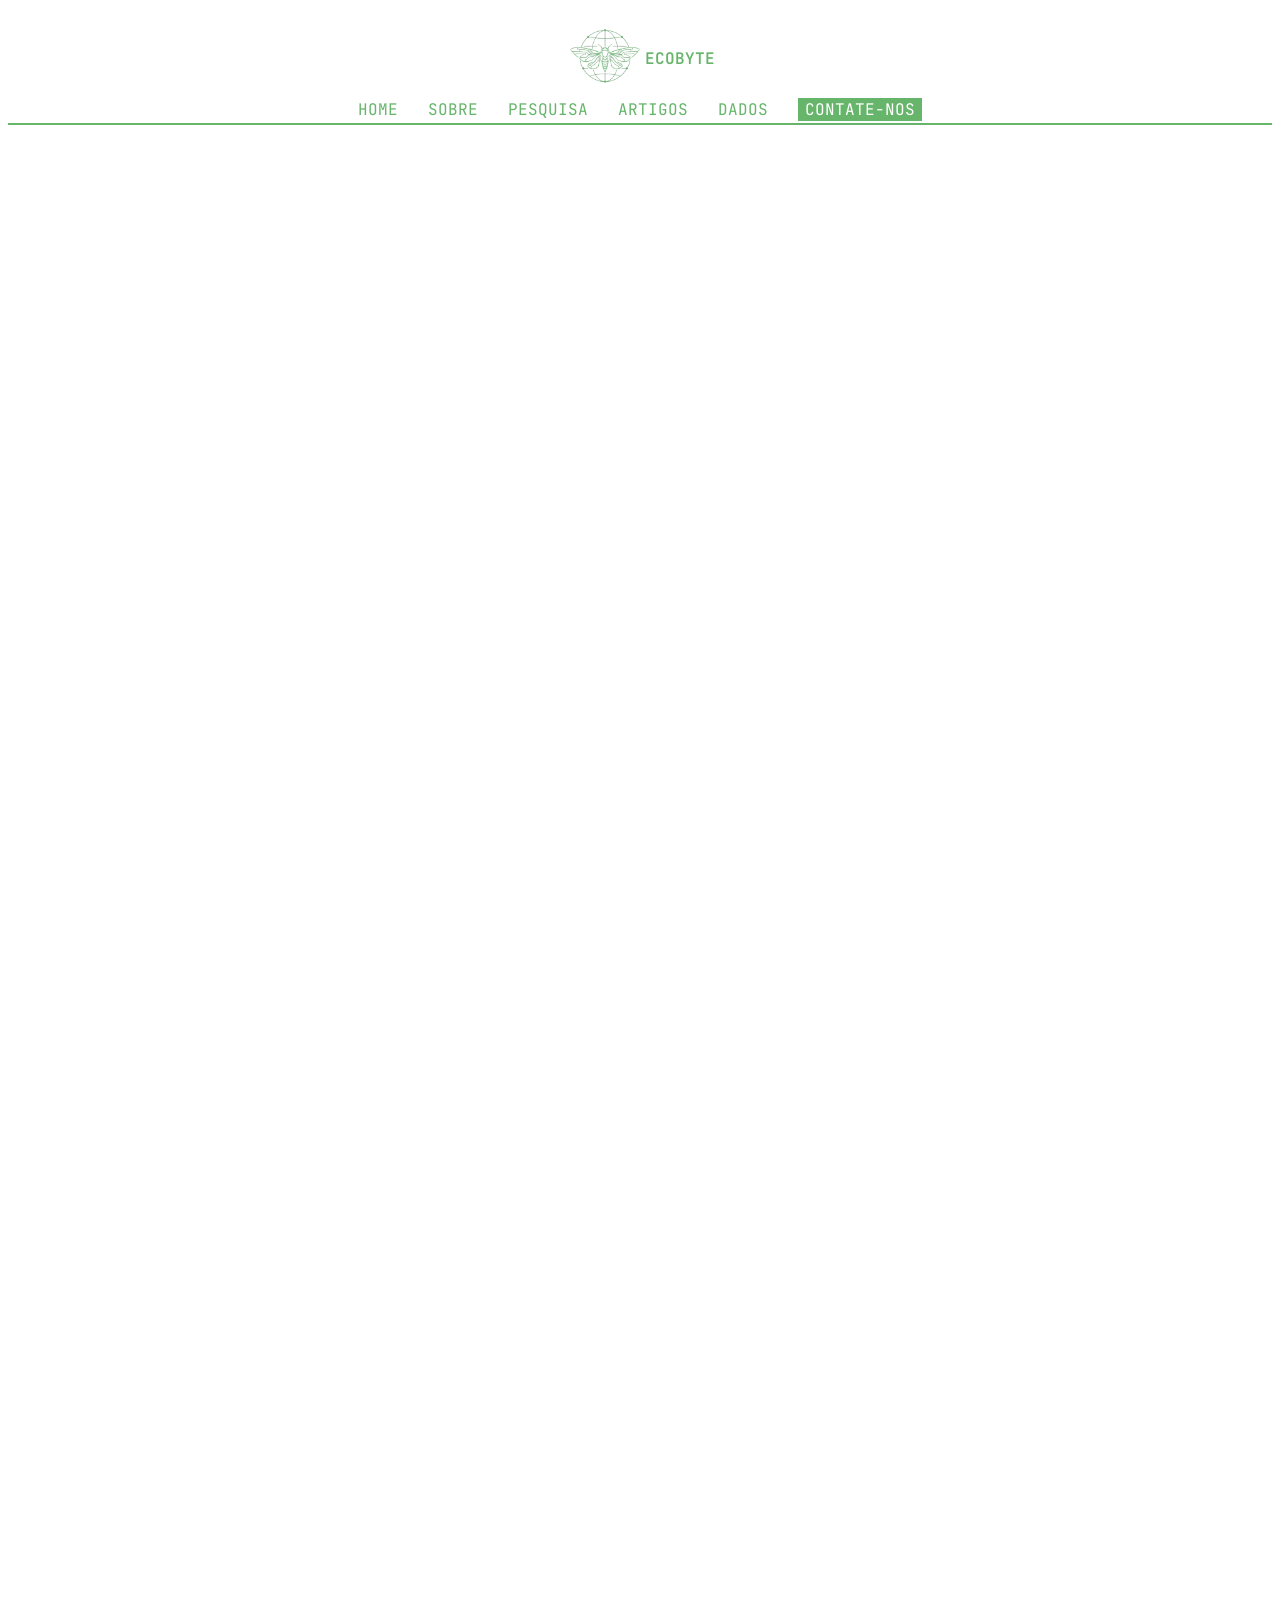
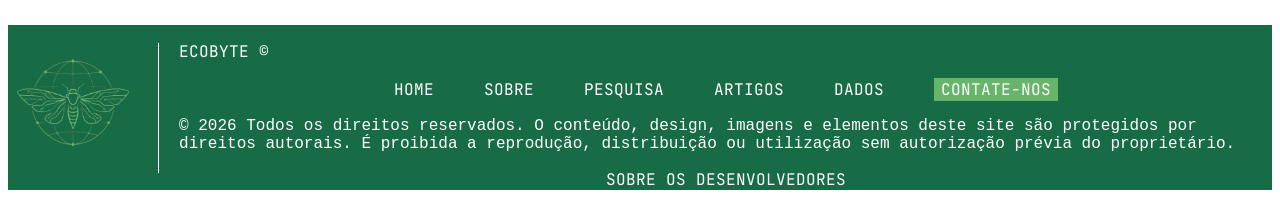
==== artigo.html @ cc00e9c9 "1.2.1" ====
<!DOCTYPE html>
<html lang="pt-br">
<head>
    <meta charset="UTF-8">
    <meta name="viewport" content="width=device-width, initial-scale=1.0">
    <title>EcoByte</title>
    <!-- LOGOTIPO -->
    <link rel="icon" type="image/png" href="img/favicon_io/favicon-32x32.png">
    <!-- CSS -->
    <link rel="stylesheet" href="css/style.css">
    <!-- FONTE -->
    <link rel="preconnect" href="https://fonts.googleapis.com">
    <link rel="preconnect" href="https://fonts.gstatic.com" crossorigin>
    <link href="https://fonts.googleapis.com/css2?family=JetBrains+Mono:ital,wght@0,100..800;1,100..800&display=swap" rel="stylesheet">
    <!-- JS -->
    <script src="JS/cabecalho.js" defer></script>
</head>
<body>
    <!-- TAGS SEMANTICAS -->
    <header>
        <nav>
           <!-- cabeçalho -->
            <div class="cabeca">
                <div class="icone"><img src="img/favicon_io/android-chrome-512x512.png" alt="Logo do Site EcoByte" class="logotipo"><p>ECOBYTE</p></div>
                <div class="secao">
                    <a href="index.html">HOME</a>
                    <a href="sobre.html">SOBRE</a>
                    <a href="pesquisa.html">PESQUISA</a>
                    <a href="artigo.html">ARTIGOS</a>
                    <a href="dados.html">DADOS</a>
                    <a href="contato.html" class="contato">CONTATE-NOS</a>
                </div>
            </div>
        </nav>
        
    </header>
    <div class="espaco-cabecalho"></div>
    <main>
        
    </main>

    <footer>
        <div class="logodefooter"><img src="img/favicon_io/android-chrome-192x192.png" alt="Logo Oficial do Site"></div>
        <div class="barra"></div>
        <div class="footer-content">
            <p class="slogan">ECOBYTE &copy;</p>
            <div class="secao-footer">
                <a href="index.html">HOME</a>
                <a href="sobre.html">SOBRE</a>
                <a href="pesquisa.html">PESQUISA</a>
                <a href="artigo.html">ARTIGOS</a>
                <a href="dados.html">DADOS</a>
                <a href="contato.html" class="contato">CONTATE-NOS</a>
            </div>
            <p class="aviso">© 2026 Todos os direitos reservados. O conteúdo, design, imagens e elementos deste site são protegidos por direitos autorais. É proibida a reprodução, distribuição ou utilização sem autorização prévia do proprietário.</p>
            <div class="saiba-mais"><a href="sobre.html">SOBRE OS DESENVOLVEDORES</a></div>
        </div>
    </footer>
</body>
</html>
---- css/style.css ----
/* =================================================== 
STYLE.CSS — [PenteFino] — [Fake News & Desinformação] 
Grupo: [
        Cauan Victor Andrade Cavalcanti
        Miguel Godke Silva
        Enzo Oliveira Ricci
        Ruan Ribeiro Prospero
        Enzo Novais Silva
] 
Data: [27/06/2026] 
=================================================== */ 

/* === 1. VARIAVEIS GLOBAIS (TOKENS DE DESIGN) === */ 
:root { 
    /* Criadas ao longo do Caminho */

    /* Cores */
        --cor-matriz: #66b56b;
        --cor-matriz-escura: #176B45; 
        --cor-secundaria: #FFFFFF;
        --cor-terciaria: #0B0F0D;
        --cor-linkefonte: #59665E;
        --cor-alerta: #d99611;
}
/* === 2. RESET E BASE === */ 

* {box-sizing: border-box;}
html { font-size: 1rem; } 

main {
    min-height: 1500px;
}

/* === 3. TIPOGRAFIA === */ 

:root {
    --font-title: 'JetBrains Mono', monospace;
    --font-body: "Inter", sans-serif;
    --font-data: "IBM Plex Mono", monospace;
    --font-source: "Source Sans 3", sans-serif;
}

/* == 3.1 ADCIONANDO A TIPOGRAFIA NAS TAGS */

a {
    text-decoration: none;
    color: var(--cor-matriz);
    font-family: var(--font-title);
    cursor: pointer;
    transition: 0.3s;
}

a:hover {
    color: var(--cor-linkefonte);
    font-weight: bold;
    transform: scale(1.08);
}


/* === 4. COMPONENTES REUTILIZAVEIS === */ 

/* === 5. CABECALHO E NAVEGACAO === */ 
.icone {
    display: flex;
    justify-content: center;
    align-items: center;
}
.icone p {
    font-family: var(--font-title);
    color: var(--cor-matriz);
    font-weight: 600;
}
.secao {
    display: flex;
    gap: 30px;
    justify-content: center;
    align-items: center;
    transition: gap 0.4s ease;
}


.cabeca {
    display: flex;
    flex-direction: column;
    border-bottom: 2px solid var(--cor-matriz);
    padding: 10px 0;
    padding-bottom: 2px;
    position: sticky;
    top: 0;
    z-index: 1000;
    background-color: var(--cor-secundaria);
    transition: all 0.4s ease;
}
.logotipo {
    transition: 0.3s;
    max-width: 80px;
}
.logotipo:hover {
    
    transform: scale(1.1);
}
.contato {
    background-color: var(--cor-matriz);
    color: var(--cor-secundaria);
    padding: 1px;
    padding-left: 7px;
    padding-right: 7px;
}
.espaco-cabecalho {
    height: 0;
}

/* ESTADO DE ROLAGEM */

.cabeca.rolagem {
    position: fixed;
    top: 0;
    left: 0;
    width: 100%;

    background-color: var(--cor-matriz-escura);
    border-bottom: 2px solid var(--cor-matriz-escura);

    padding: 12px 0;
}

/* ESCONDE A LOGO */

.cabeca.rolagem .icone {
    display: none;
}

/* LINKS NO ESTADO DE ROLAGEM */

.cabeca.rolagem .secao {
    gap: 60px;
}

.cabeca.rolagem .secao a {
    color: white;
}

.cabeca.rolagem .secao a:hover {
    color: var(--cor-secundaria);
}

/* === 5.1 ... === */ 



/* === 6 FOOTER === */ 

footer {
    background-color: var(--cor-matriz-escura);
    display: flex;
    flex-direction: row;
    max-height: 170px;
    overflow: hidden;
    width: 100%;
    align-items: center;
    justify-content: left;
}
footer img {
    width: 150px;
    padding-right: 20px;
}
.barra {
    background-color: var(--cor-secundaria);
    height: 130px;
    width: 2px;
    margin-right: 20px;
}
.footer-content {
    display: flex;
    flex-direction: column;
}
.slogan {
    color: var(--cor-secundaria);
    font-family: var(--font-title);
}
.secao-footer {
    display: flex;
    flex-direction: row;
    gap: 50px;
    align-items: center;
    justify-content: center;
}
.secao-footer a {
    color: var(--cor-secundaria);
}
.aviso {
    color: var(--cor-secundaria);
    font-family: var(--font-data);
    font-weight: 100;
}
.saiba-mais {
    display: flex;
    align-items: center;
    justify-content: center;
}
.saiba-mais a {
    color: white;
    
}
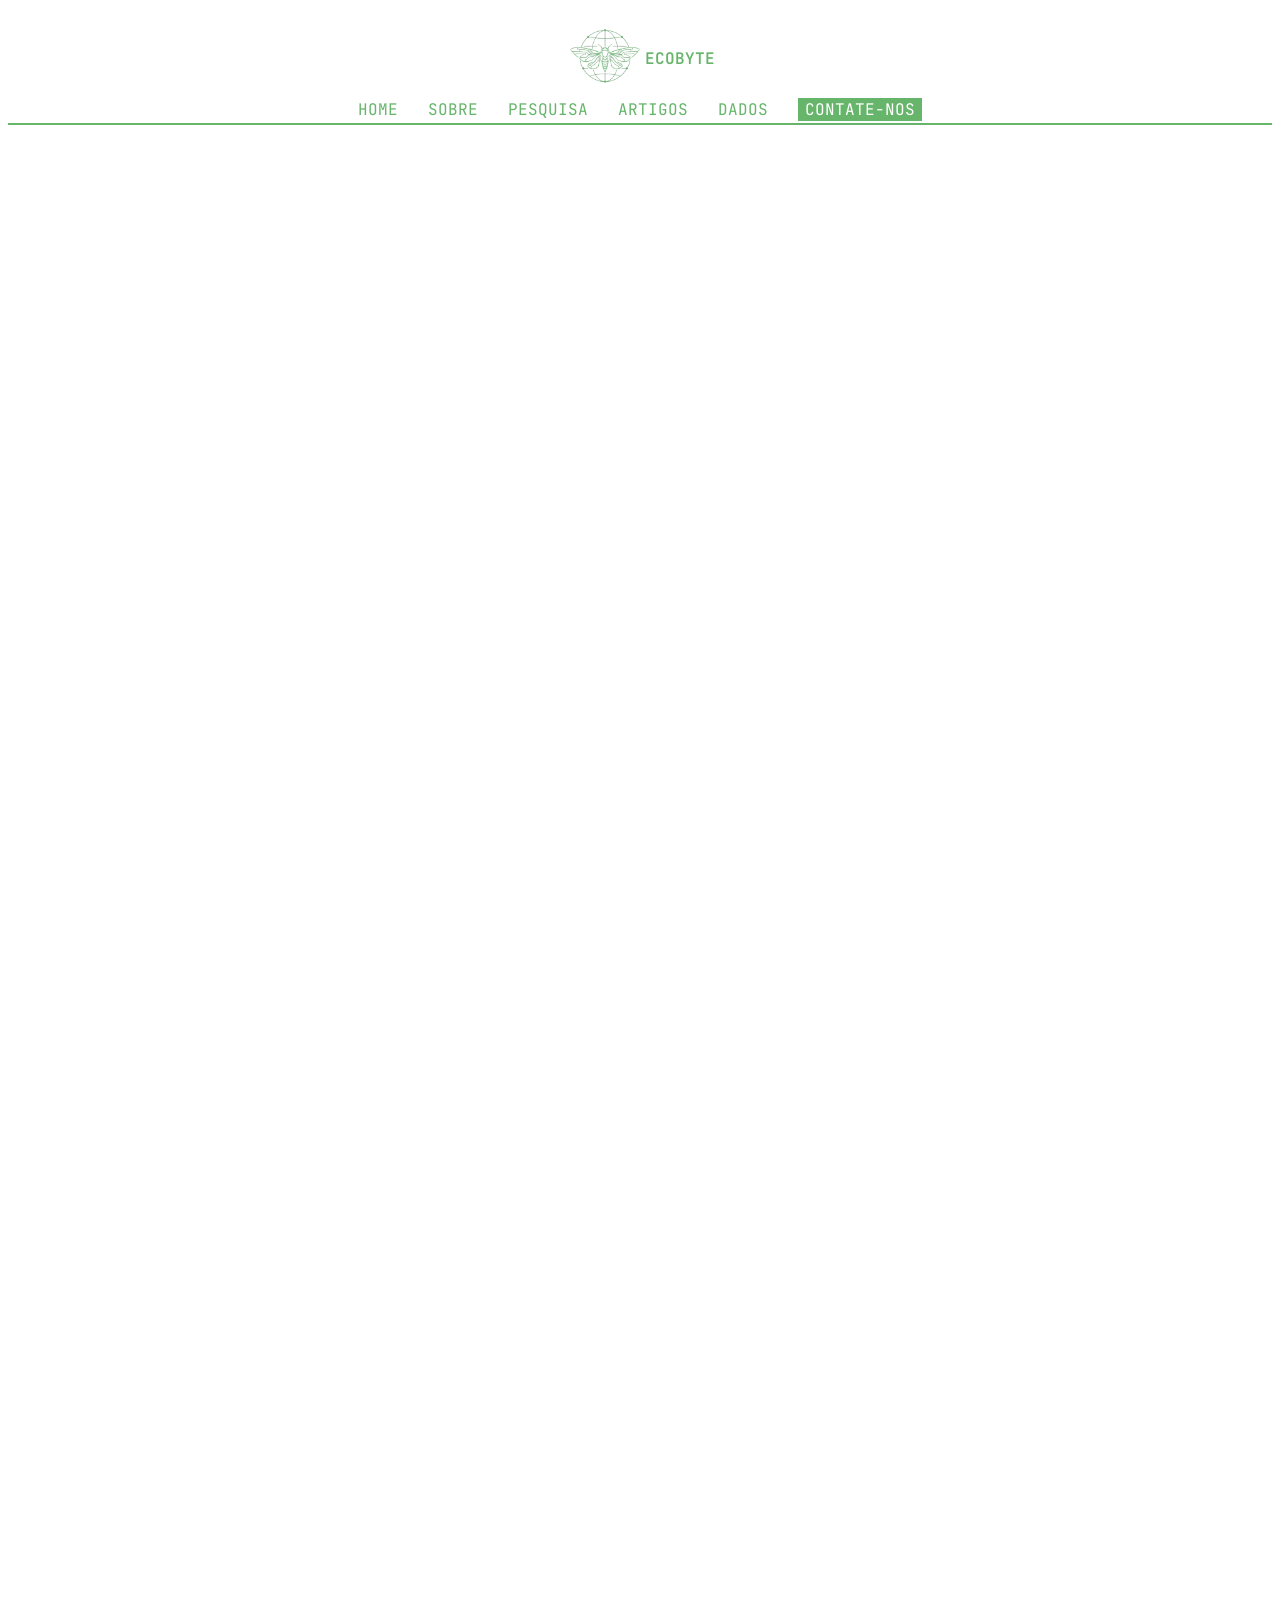
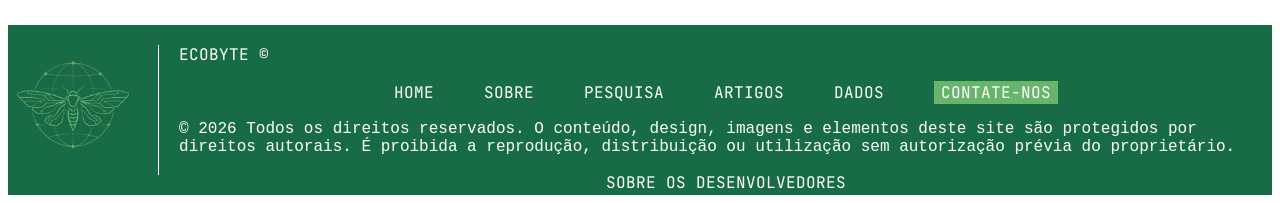
==== commit b42031ff: "1.4" ====
--- a/artigo.html
+++ b/artigo.html
@@ -53,7 +53,9 @@
                 <a href="contato.html" class="contato">CONTATE-NOS</a>
             </div>
             <p class="aviso">© 2026 Todos os direitos reservados. O conteúdo, design, imagens e elementos deste site são protegidos por direitos autorais. É proibida a reprodução, distribuição ou utilização sem autorização prévia do proprietário.</p>
-            <div class="saiba-mais"><a href="sobre.html">SOBRE OS DESENVOLVEDORES</a></div>
+            <div class="credit-mais"><a href="sobre.html">SOBRE OS DESENVOLVEDORES</a></div>
+
+            
         </div>
     </footer>
 </body>
--- a/css/style.css
+++ b/css/style.css
@@ -37,7 +37,7 @@
 
 :root {
     --font-title: 'JetBrains Mono', monospace;
-    --font-body: "Inter", sans-serif;
+    --font-body: 'Geist Sans', 'Inter', sans-serif;
     --font-data: "IBM Plex Mono", monospace;
     --font-source: "Source Sans 3", sans-serif;
 }
@@ -58,8 +58,73 @@
     transform: scale(1.08);
 }
 
+h1, h2, h3, h4, h5, h6 {
+    color: var(--cor-matriz);
+    font-family: var(--font-title);
+}
+p {
+    color: var(--cor-terciaria);
+    font-family: var(--font-body);
+}
+
 
 /* === 4. COMPONENTES REUTILIZAVEIS === */ 
+
+.fontes {
+    padding: 10px;
+    color: var(--cor-matriz-escura);
+    font-family: var(--font-source);
+}
+
+.saiba-mais {
+    background-color: var(--cor-matriz);
+    color: var(--cor-secundaria);
+    padding: 15px;
+    border-radius: 15px;
+    transition: 0.3s;
+}
+.saiba-mais:hover {
+    background-color: var(--cor-alerta);
+    color: var(--cor-secundaria);
+}
+
+.pergunta-central {
+    font-size: 2rem;
+    font-weight: 500;
+    display: block;
+    padding-left: 20px;
+    padding-bottom: 20px;
+}
+.resposta-central {
+    border: 1px solid var(--cor-matriz);
+    border-radius: 15px;
+    display: flex;
+    flex-direction: row;
+    overflow: hidden;
+    transition: 0.3s;
+
+    /* sinta a aura */
+    box-shadow: 0 4px 6px rgba(0, 0, 0, 0.05);
+    transition: transform 0.3s cubic-bezier(0.25, 0.8, 0.25, 1), 
+                box-shadow 0.3s ease, 
+                filter 0.3s ease;
+}
+.resposta-central:hover {
+    transform: scale(1.05);
+    transform: scale(1.03); 
+    box-shadow: 0 12px 24px rgba(0, 0, 0, 0.15); 
+    filter: brightness(1.02); 
+}
+.paragrafo-daresposta {
+    padding: 20px;
+    font-size: 1.2em;
+    font-weight: 200;
+}
+.img-respostacentral {
+    height: 200px;
+    padding: 10px;
+}
+
 
 /* === 5. CABECALHO E NAVEGACAO === */ 
 .icone {
@@ -96,6 +161,7 @@
 .logotipo {
     transition: 0.3s;
     max-width: 80px;
+    cursor:pointer;
 }
 .logotipo:hover {
     
@@ -146,8 +212,6 @@
     color: var(--cor-secundaria);
 }
 
-/* === 5.1 ... === */ 
-
 
 
 /* === 6 FOOTER === */ 
@@ -156,7 +220,7 @@
     background-color: var(--cor-matriz-escura);
     display: flex;
     flex-direction: row;
-    max-height: 170px;
+    min-height: 170px;
     overflow: hidden;
     width: 100%;
     align-items: center;
@@ -195,12 +259,157 @@
     font-family: var(--font-data);
     font-weight: 100;
 }
-.saiba-mais {
-    display: flex;
-    align-items: center;
-    justify-content: center;
-}
-.saiba-mais a {
+.credit-mais {
+    display: flex;
+    align-items: center;
+    justify-content: center;
+}
+.credit-mais a {
     color: white;
     
+}
+/* === 7 HOME === */ 
+
+
+/* 7.1 HERO + ASIDE */
+.container-hero {
+    gap: 16px;
+    margin: 10px;
+    display: grid;
+    grid-template-columns: 500px minmax(0, 1fr);
+    width: 100%;
+}
+.hero {
+    height: 800px;
+    grid-column: 2;
+    background-image:url(../img/litio_img/ImpactoLitio1.jpg);
+    background-size: cover;
+    border-radius: 10px;
+    margin-right: 10px;
+    transition: 0.3s;
+    display: flex;
+    flex-direction: column;
+    justify-content: flex-end;
+    align-items: center;
+}
+.plano-defundohero {
+    display: flex;
+    flex-direction: column;
+    justify-content: flex-end;
+    align-items: center;
+    background-color: var(--cor-terciaria);
+    padding: 10px;
+    background-color: rgba(0, 0, 0, 0.5);
+
+}
+.convite-artigo {
+    display: block;
+    color: var(--cor-secundaria);
+    font-weight: 500;
+    font-family: var(--font-body);
+    font-size: 2rem;
+}
+.ler-sobre-meioambiente {
+    background-color: var(--cor-matriz);
+    color: var(--cor-secundaria);
+    padding: 15px;
+    border-radius: 10px;
+}
+.ler-sobre-meioambiente:hover {
+    color: var(--cor-secundaria);
+    background-color: var(--cor-alerta);
+}
+
+.aside-hero {
+    height: 800px;
+    grid-column: 1;
+    background-color: var(--cor-secundaria);
+    display: flex;
+    flex-direction: column;
+    border: 1px solid var(--cor-matriz);
+    padding: 10px;
+    border-radius: 10px;
+    transition: 0.03s;
+    gap: 50px;
+}
+.aside-hero:hover {
+    transform: scale(1.01);
+}
+.whitetext-aside {
+    color: var(--cor-matriz);
+    font-family: var(--font-title);
+}
+.text-aside {
+    color: var(--cor-terciaria);
+    font-family: var(--font-title);
+}
+.botao-aside {
+    display: flex;
+    justify-content: center;
+    align-items: center;
+}
+
+/* 7.2 LITIO-HOME */
+
+.litio-home {
+    padding: 70px;
+}
+
+/* 7.3 DESCUBRA */
+
+.descubra-home {
+    padding-top: 20px;
+    display: flex;
+    flex-direction: column;
+    align-items: center;
+    justify-content: center;
+    width: 100%;
+}
+.title-descubrahome {
+    font-size: 2em;
+    transition: 0.3s;
+}
+.title-descubrahome:hover {
+    transform: scale(1.03);
+}
+.container-cards-home {
+    border: 1px solid var(--cor-matriz);
+    border-radius: 10px;
+    display: grid;
+    grid-template-columns: repeat(5, 1fr);
+    gap: 20px;
+    width: 100%;
+    padding: 20px;
+    margin-bottom: 30px;
+}
+.card-home {
+    display: flex;
+    flex-direction: column;
+    align-items: center;
+    background-image: linear-gradient(var(--cor-matriz-escura), var(--cor-matriz));
+    gap: 10px;
+    overflow: hidden;
+    min-height: 300px;
+    border-radius: 10px;
+    padding: 10px;
+    background-color: var(--cor-matriz-escura);
+    box-shadow: 0 4px 6px rgba(0, 0, 0, 0.05);
+    transition: transform 0.3s cubic-bezier(0.25, 0.8, 0.25, 1), box-shadow 0.3s ease;
+}
+.card-home p {
+    color: var(--cor-secundaria);
+    font-family: var(--font-title);
+}
+.card-home:hover {
+    transform: scale(1.03);
+    box-shadow: 0 12px 24px rgba(0, 0, 0, 0.15);
+}
+.textocard-home {
+    color: var(--cor-secundaria);
+    font-family: var(--font-title);
+    font-size: 1.5em;
+}
+.end-home {
+    display: flex;
+    margin-top: auto; 
 }
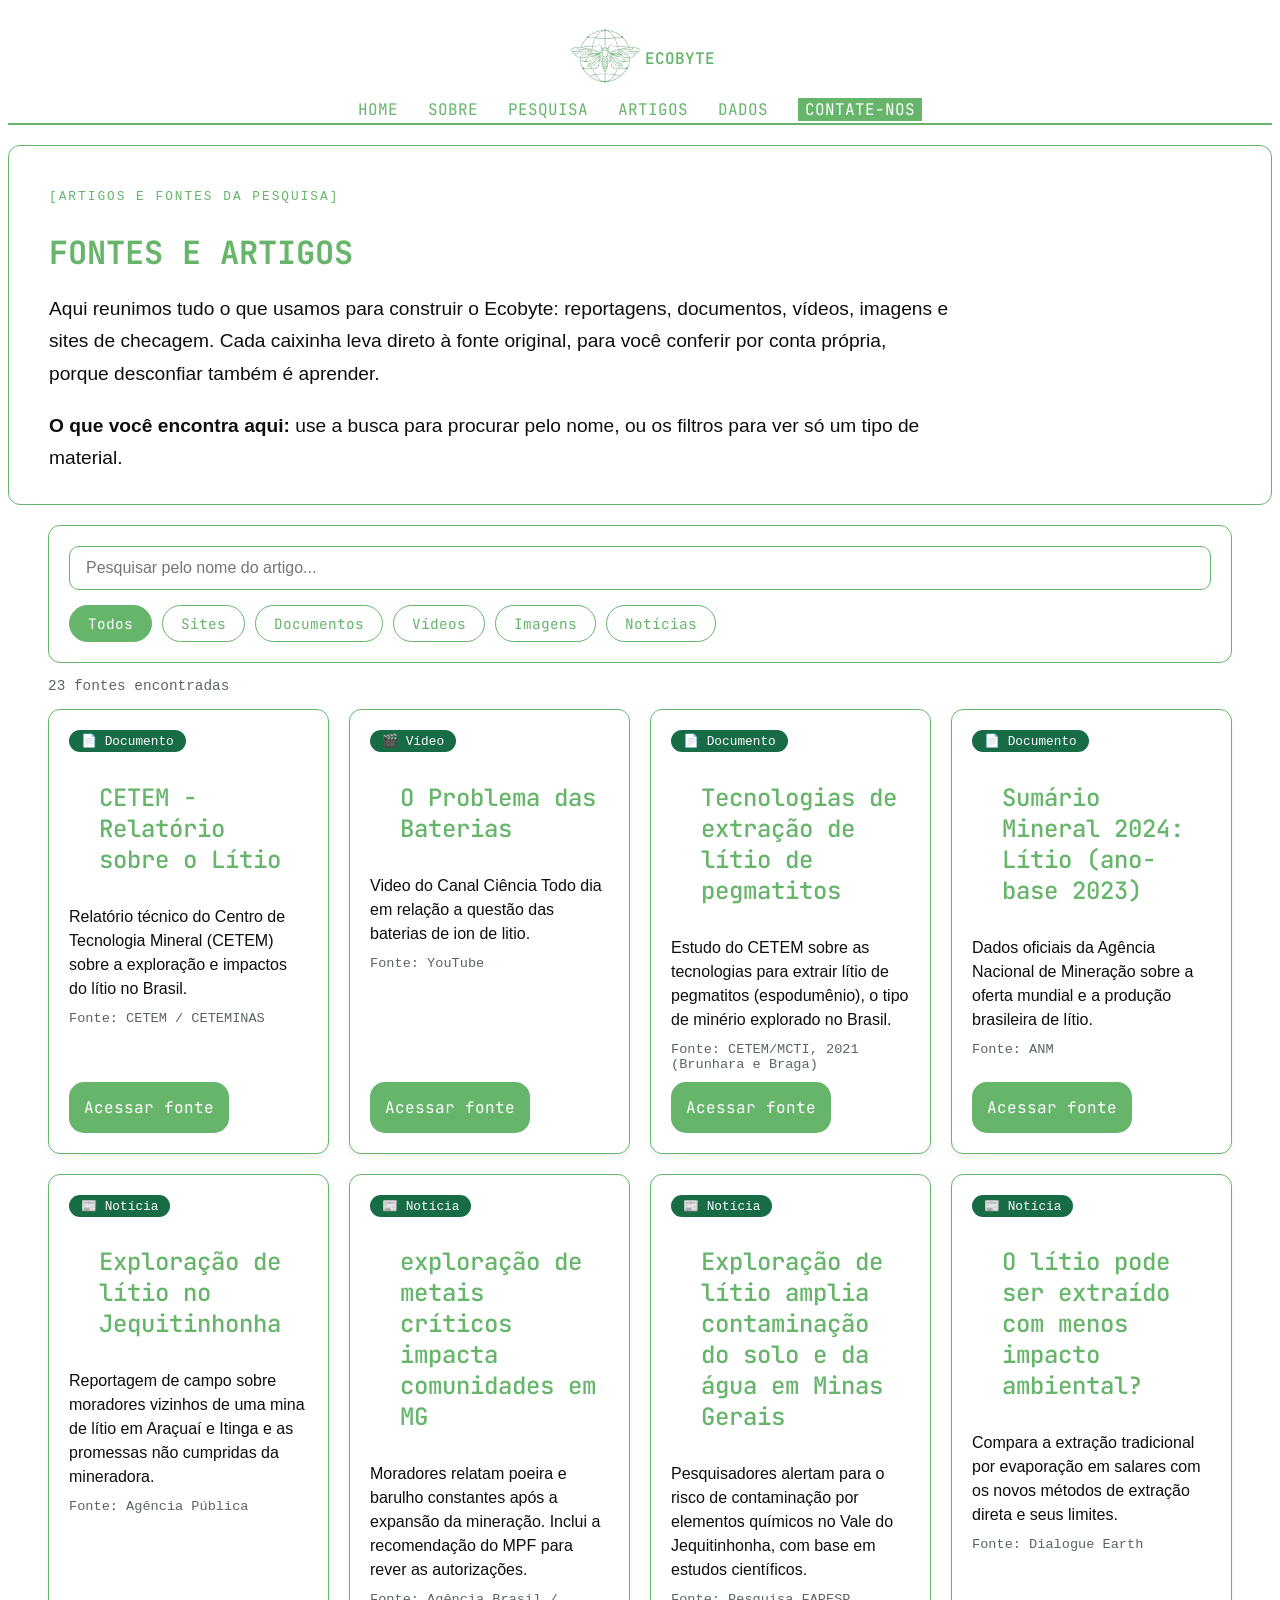
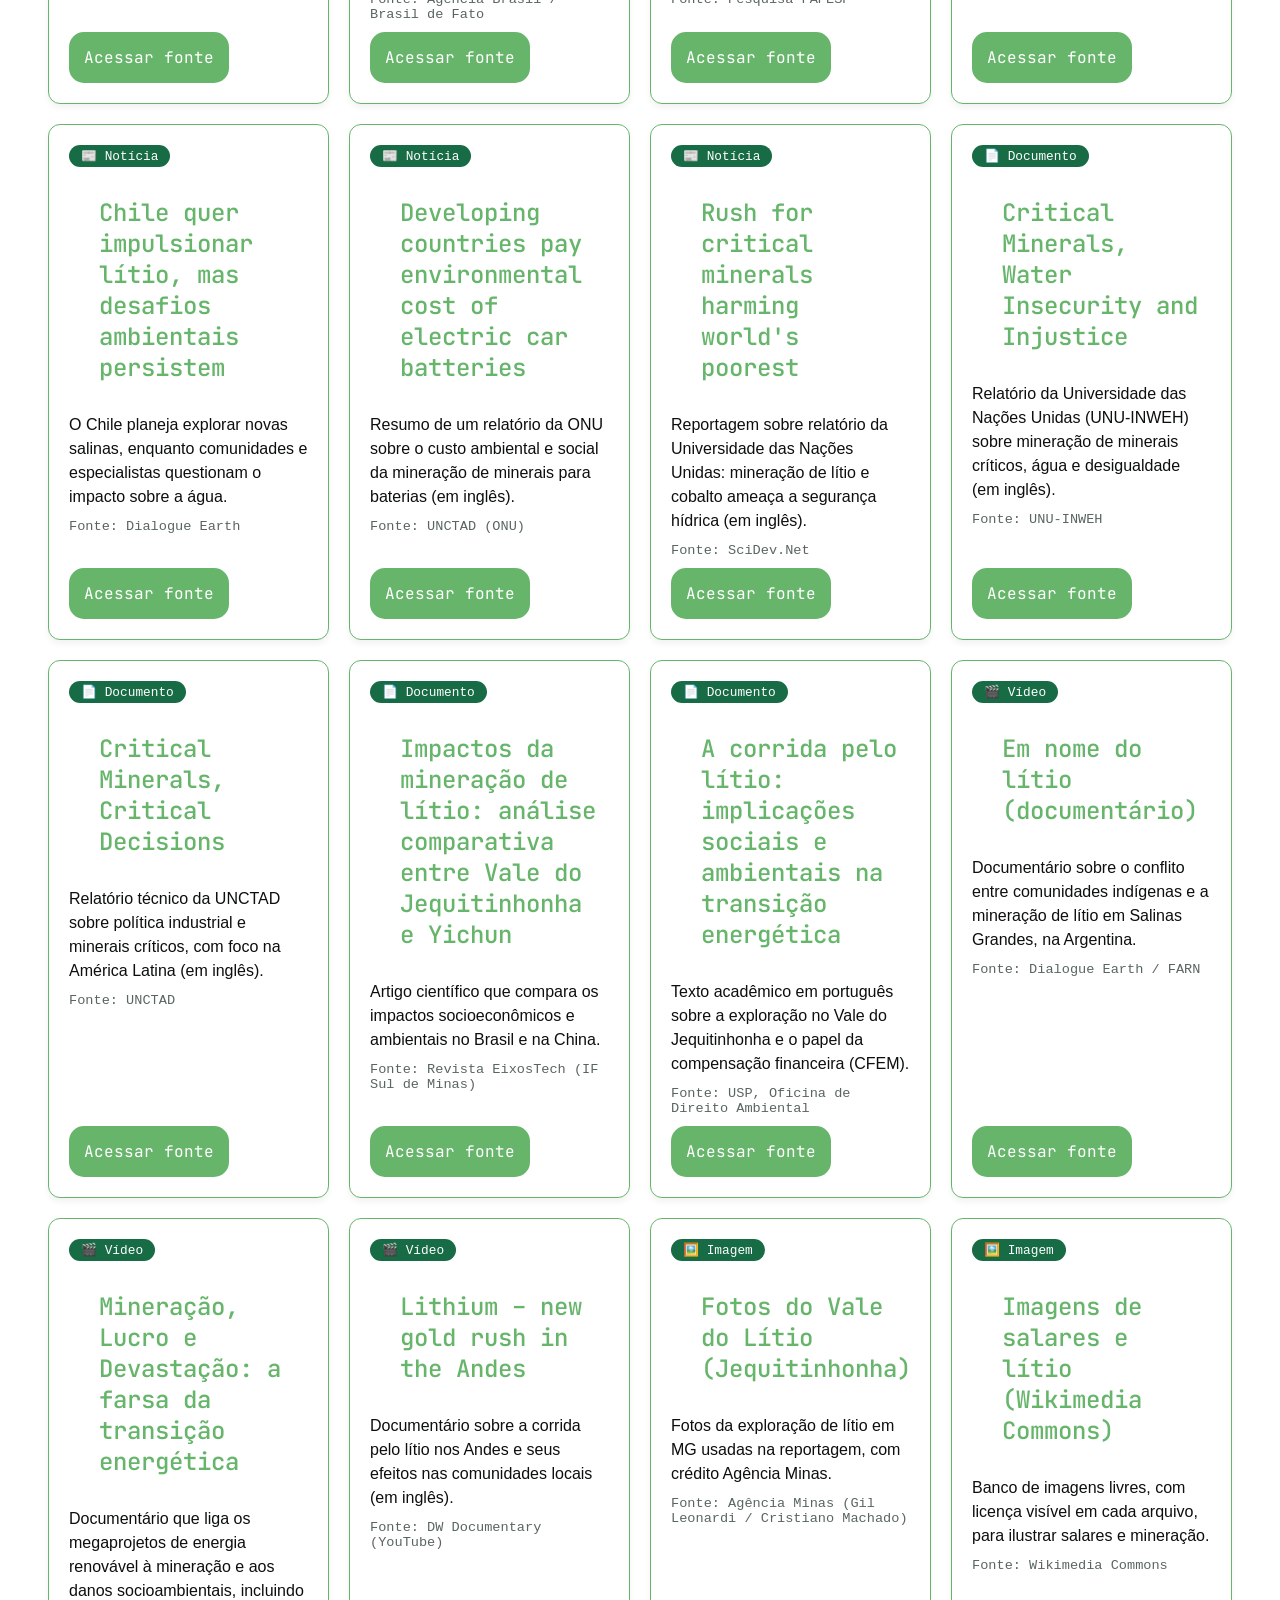
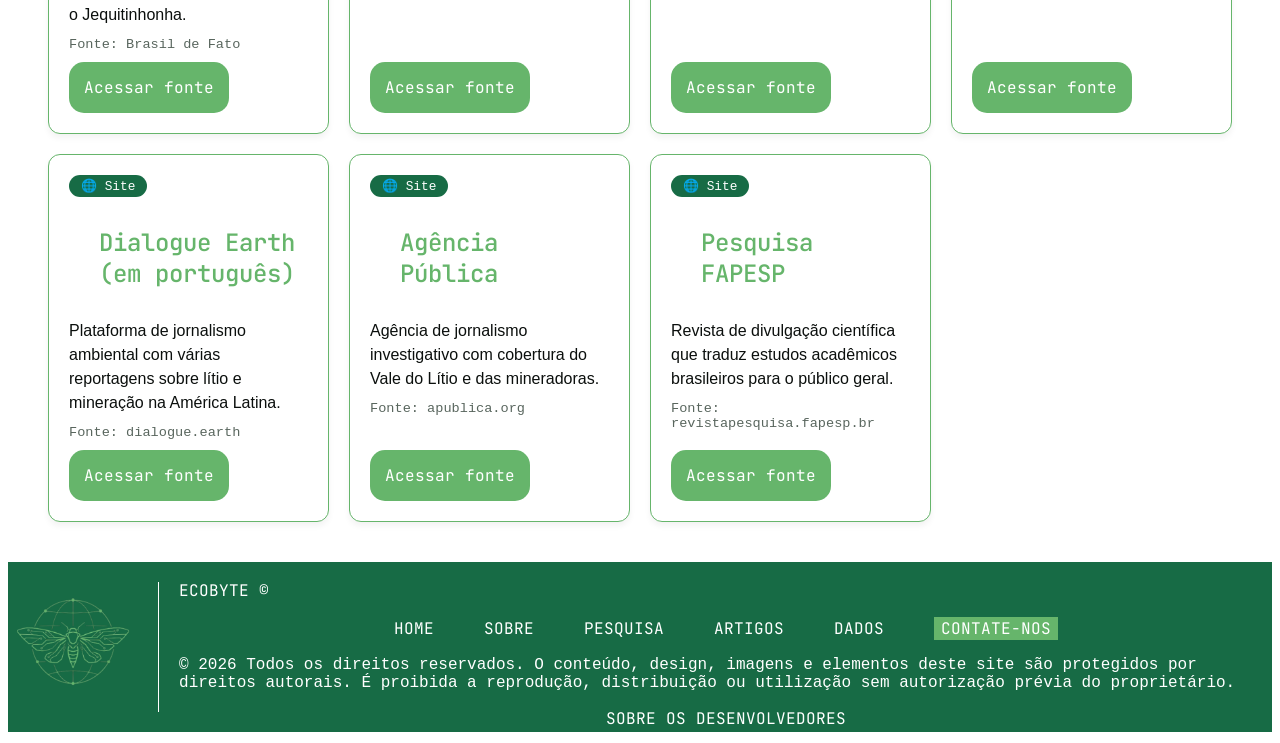
==== commit 68cb2c38: "1.6" ====
--- a/artigo.html
+++ b/artigo.html
@@ -14,6 +14,7 @@
     <link href="https://fonts.googleapis.com/css2?family=JetBrains+Mono:ital,wght@0,100..800;1,100..800&display=swap" rel="stylesheet">
     <!-- JS -->
     <script src="JS/cabecalho.js" defer></script>
+    <script src="JS/artigo.js" defer></script>
 </head>
 <body>
     <!-- TAGS SEMANTICAS -->
@@ -36,7 +37,48 @@
     </header>
     <div class="espaco-cabecalho"></div>
     <main>
-        
+        <section class="artigos-intro">
+            <span class="etiqueta-faq">[ARTIGOS E FONTES DA PESQUISA]</span>
+    <h1>FONTES E ARTIGOS</h1>
+    <p>
+        Aqui reunimos tudo o que usamos para construir o Ecobyte: reportagens,
+        documentos, vídeos, imagens e sites de checagem. Cada caixinha leva direto à fonte original,
+        para você conferir por conta própria, porque desconfiar também é aprender.
+    </p>
+    <p>
+        <strong>O que você encontra aqui:</strong> use a busca para procurar pelo nome,
+        ou os filtros para ver só um tipo de material.
+    </p>
+</section>
+
+<section class="artigos-lista">
+
+    <div class="artigos-barra">
+        <input
+            type="search"
+            id="busca-artigos"
+            placeholder="Pesquisar pelo nome do artigo..."
+            aria-label="Pesquisar artigos">
+
+        <div class="artigos-filtros" id="filtros-artigos">
+            <button class="filtro ativo" data-tipo="todos">Todos</button>
+            <button class="filtro" data-tipo="site">Sites</button>
+            <button class="filtro" data-tipo="documento">Documentos</button>
+            <button class="filtro" data-tipo="video">Vídeos</button>
+            <button class="filtro" data-tipo="imagem">Imagens</button>
+            <button class="filtro" data-tipo="noticia">Notícias</button>
+        </div>
+    </div>
+
+    <p class="artigos-contagem" id="contagem-artigos" aria-live="polite"></p>
+
+    <div class="grid-artigos" id="grid-artigos"></div>
+
+    <p class="artigos-vazio" id="vazio-artigos" hidden>
+        Nenhuma fonte encontrada. Tente outro termo ou filtro.
+    </p>
+
+</section>
     </main>
 
     <footer>
--- a/css/style.css
+++ b/css/style.css
@@ -8,8 +8,9 @@
         Enzo Oliveira Ricci
         Ruan Ribeiro Prospero
         Enzo Novais Silva
+        Lucas Antonio Souza Carneiro
 ] 
-Data: [27/06/2026] 
+Data: [08/11/2026] 
 =================================================== */ 
 
 /* === 1. VARIAVEIS GLOBAIS (TOKENS DE DESIGN) === */ 
@@ -24,6 +25,14 @@
         --cor-linkefonte: #59665E;
         --cor-alerta: #d99611;
 }
+:root.escuro {
+    --cor-matriz: #66b56b;
+    --cor-matriz-escura: #176B45; 
+    --cor-secundaria: #0B0F0D;
+    --cor-terciaria: #FFFFFF;
+    --cor-linkefonte: #59665E;
+    --cor-alerta: #d99611;
+}
 /* === 2. RESET E BASE === */ 
 
 * {box-sizing: border-box;}
@@ -31,6 +40,10 @@
 
 main {
     min-height: 1500px;
+}
+body {
+    background-color: var(--cor-secundaria);
+    transition: background-color 0.3s ease;
 }
 
 /* === 3. TIPOGRAFIA === */ 
@@ -65,6 +78,32 @@
 p {
     color: var(--cor-terciaria);
     font-family: var(--font-body);
+}
+blockquote {
+    color: var(--cor-linkefonte);
+    font-family: var(--font-data);
+    font-size: 1.2rem;
+    font-weight: 200;
+}
+.titulo-quemsomos {
+    font-family: var(--font-title);
+    color: var(--cor-matriz);
+    font-size: 2.5rem;
+    font-weight: 500;
+}
+.texto-quemsomos {
+    font-family: var(--font-source);
+    color: var(--cor-terciaria);
+    font-size: 1.2rem;
+    font-weight: 200;
+}
+ol {
+    color: var(--cor-terciaria);
+}
+li {
+    color: var(--cor-terciaria);
+    font-family: var(--font-body);
+    font-weight: 600;
 }
 
 
@@ -303,8 +342,8 @@
 
 }
 .convite-artigo {
+    color: white;
     display: block;
-    color: var(--cor-secundaria);
     font-weight: 500;
     font-family: var(--font-body);
     font-size: 2rem;
@@ -412,4 +451,963 @@
 .end-home {
     display: flex;
     margin-top: auto; 
+}
+
+/* 8 SOBRE */
+
+.container-duvida {
+    display: grid;
+    grid-template-columns: minmax(250px, 0.8fr) minmax(0, 1.5fr);
+    gap: 40px;
+
+    width: 100%;
+    padding: 60px 40px;
+    align-items: start;
+}
+
+/* 8.1 INTRODUÇÃO */
+
+.aviso-sobre {
+    position: sticky;
+    top: 120px;
+}
+
+.etiqueta-faq {
+    font-family: var(--font-data);
+    font-size: 0.8rem;
+    color: var(--cor-matriz);
+    letter-spacing: 2px;
+}
+
+.titulo-faq {
+    font-size: clamp(1.8rem, 3vw, 3rem);
+    line-height: 1.3;
+}
+
+.titulo-faq span {
+    color: var(--cor-matriz-escura);
+}
+
+.aviso-sobre-perguntas {
+    color: var(--cor-linkefonte);
+    line-height: 1.8;
+    font-size: 1rem;
+}
+
+.duvidas-sobre {
+    display: flex;
+    flex-direction: column;
+    gap: 15px;
+}
+
+/* CARD */
+
+.card-de-pergunta-sobre {
+    border: 1px solid var(--cor-matriz);
+    border-radius: 12px;
+
+    background-color: var(--cor-fundo);
+
+    overflow: hidden;
+
+    transition: border-color 0.3s ease,
+                box-shadow 0.3s ease;
+}
+
+.card-de-pergunta-sobre:hover {
+    border-color: var(--cor-matriz-escura);
+    box-shadow: 0 4px 15px rgba(102, 181, 107, 0.12);
+}
+
+/* PERGUNTA */
+
+.pergunta-sobre {
+    display: flex;
+    justify-content: space-between;
+    align-items: center;
+
+    gap: 20px;
+
+    padding: 22px;
+
+    color: var(--cor-matriz);
+    font-family: var(--font-title);
+    font-size: 1rem;
+    font-weight: 600;
+
+    cursor: pointer;
+    list-style: none;
+}
+
+/* REMOVE SETA PADRÃO */
+
+.pergunta-sobre::-webkit-details-marker {
+    display: none;
+}
+
+/* ÍCONE + */
+
+.pergunta-sobre::after {
+    content: "+";
+
+    font-family: var(--font-data);
+    font-size: 1.8rem;
+    color: var(--cor-matriz);
+
+    transition: transform 0.3s ease;
+}
+
+/* ÍCONE QUANDO ABERTO */
+
+.card-de-pergunta-sobre[open] .pergunta-sobre::after {
+    content: "−";
+    transform: rotate(180deg);
+}
+
+/* RESPOSTA */
+
+.resposta-sobre {
+    padding: 0 22px 22px;
+
+    animation: aparecer-resposta 0.3s ease;
+}
+
+.resposta-sobre p {
+    font-family: var(--font-source);
+    color: var(--cor-linkefonte);
+
+    font-size: 1.05rem;
+    line-height: 1.8;
+}
+
+/* ANIMAÇÃO */
+
+@keyframes aparecer-resposta {
+    from {
+        opacity: 0;
+        transform: translateY(-5px);
+    }
+
+    to {
+        opacity: 1;
+        transform: translateY(0);
+    }
+}
+
+/* 8.2 EQUIPE */
+
+.quemsomos {
+    padding: 40px;
+    display: flex;
+    flex-direction: column;
+    gap: 20px;
+}
+.grid-devs {
+    display: grid;
+    grid-template-columns: repeat(auto-fit, minmax(200px, 6fr));
+    gap: 20px;
+}
+.dev-card {
+    display: flex;
+    flex-direction: column;
+    align-items: center;
+    gap: 10px;
+    border: 1px solid var(--cor-matriz);
+    border-radius: 10px;
+    padding: 20px;
+    transition: transform 0.3s ease, box-shadow 0.3s ease;
+}
+.dev-card:hover {
+    transform: scale(1.03);
+    box-shadow: 0 4px 15px rgba(102, 181, 107, 0.12);
+}
+.dev-foto {
+    width: 150px;
+    height: 150px;
+    border-radius: 50%;
+    object-fit: cover;
+}
+.dev-nome {
+    font-family: var(--font-title);
+    color: var(--cor-matriz);
+    font-size: 1.2rem;
+}
+.dev-descricao {
+    font-family: var(--font-source);
+    color: var(--cor-linkefonte);
+    text-align: center;
+    font-size: 1rem;
+}
+.titulo-missao {
+    font-family: var(--font-title);
+    color: var(--cor-matriz);
+    font-size: 2rem;
+    font-weight: 500;
+    padding-left: 30px;
+}
+.texto-missao {
+    font-family: var(--font-source);
+    color: var(--cor-linkefonte);
+    text-align: center;
+    font-size: 1rem;
+    border-left: 1px solid var(--cor-matriz);
+    text-align: left;
+    padding-left: 10px;
+    font-size: 1.2rem;
+}
+.titulo-video {
+    font-family: var(--font-title);
+    color: var(--cor-matriz);
+    font-size: 2rem;
+    font-weight: 500;
+    padding-left: 30px;
+}
+.video-sobre {
+    width: 100%;
+    max-width: 800px;
+    border-radius: 10px;
+    margin-top: 20px;
+}
+.resposta-video {
+    font-family: var(--font-source);
+    color: var(--cor-linkefonte);
+    text-align: center;
+    font-size: 1rem;
+    padding-top: 10px;
+}
+.lema-ecobyte {
+    font-family: var(--font-title);
+    color: var(--cor-matriz);
+    font-size: 1.5rem;
+    font-weight: 500;
+    padding-left: 30px;
+}
+.video-apresentacao {
+    display: flex;
+    flex-direction: column;
+    align-items: center;
+    justify-content: center;
+}
+
+/* 9 DADOS */
+
+.introducao_dados {
+    margin-top: 10px;
+    border: 1px solid var(--cor-matriz);
+    border-radius: 10px;
+    border-top: 0px;
+    display: flex;
+    flex-direction: column;
+    padding: 10px;
+    transition: 0.3s;
+}
+.introducao_dados:hover {
+    border-color: var(--cor-matriz-escura);
+    box-shadow: 0 4px 15px rgba(102, 181, 107, 0.12);
+    transform: scale(1.001);    
+}
+
+.container-dados {
+    display: grid;
+    padding: 10px;
+    margin: 10px;
+}
+.dados {
+    display: flex;
+    flex-direction: column;
+    background-color: var(--cor-matriz);
+    background-image: linear-gradient(var(--cor-matriz-escura), var(--cor-matriz));
+    justify-content: center;
+    align-items: center;
+    border-radius: 10px;
+
+}
+
+/* === 10 CONTATO === */
+
+.contato-secao {
+    padding: 40px;
+}
+
+.aviso-ficticio {
+    border: 1px solid var(--cor-alerta);
+    border-left: 6px solid var(--cor-alerta);
+    border-radius: 10px;
+    padding: 12px 16px;
+    margin: 15px 0 30px;
+    color: var(--cor-terciaria);
+    font-family: var(--font-body);
+}
+
+.contato-layout {
+    display: grid;
+    grid-template-columns: minmax(0, 1fr) minmax(0, 1.2fr);
+    gap: 30px;
+    align-items: start;
+}
+
+.informacoes,
+.formulario-contato {
+    border: 1px solid var(--cor-matriz);
+    border-radius: 12px;
+    padding: 25px;
+    background-color: var(--cor-secundaria);
+    transition: border-color 0.3s ease, box-shadow 0.3s ease;
+}
+
+.informacoes:hover,
+.formulario-contato:hover {
+    border-color: var(--cor-matriz-escura);
+    box-shadow: 0 4px 15px rgba(102, 181, 107, 0.12);
+}
+
+.informacoes address,
+.informacoes dd,
+.informacoes dt {
+    color: var(--cor-terciaria);
+    font-family: var(--font-source);
+    font-style: normal;
+    font-size: 1.05rem;
+    line-height: 1.7;
+}
+
+.informacoes dt {
+    font-weight: 600;
+    color: var(--cor-matriz);
+}
+
+.informacoes dd {
+    margin: 0 0 10px;
+}
+
+.informacoes iframe {
+    width: 100%;
+    height: 250px;
+    border: 1px solid var(--cor-matriz);
+    border-radius: 10px;
+}
+
+/* FORMULÁRIO */
+
+.formulario-contato {
+    display: flex;
+    flex-direction: column;
+    gap: 8px;
+}
+
+.formulario-contato label {
+    color: var(--cor-terciaria);
+    font-family: var(--font-body);
+    font-weight: 600;
+    margin-top: 8px;
+}
+
+.formulario-contato input[type="text"],
+.formulario-contato input[type="email"],
+.formulario-contato input[type="tel"],
+.formulario-contato input[type="date"],
+.formulario-contato select,
+.formulario-contato textarea {
+    width: 100%;
+    padding: 12px;
+    border: 1px solid var(--cor-matriz);
+    border-radius: 10px;
+    background-color: var(--cor-secundaria);
+    color: var(--cor-terciaria);
+    font-family: var(--font-source);
+    font-size: 1rem;
+    transition: border-color 0.3s ease, box-shadow 0.3s ease;
+}
+
+.formulario-contato textarea {
+    resize: vertical;
+}
+
+.formulario-contato input:focus,
+.formulario-contato select:focus,
+.formulario-contato textarea:focus {
+    outline: none;
+    border-color: var(--cor-matriz-escura);
+    box-shadow: 0 0 0 3px rgba(102, 181, 107, 0.25);
+}
+
+.formulario-contato input.invalido,
+.formulario-contato select.invalido,
+.formulario-contato textarea.invalido {
+    border-color: var(--cor-alerta);
+}
+
+.formulario-contato fieldset {
+    border: 1px solid var(--cor-matriz);
+    border-radius: 10px;
+    padding: 10px 15px;
+    margin: 8px 0 0;
+}
+
+.formulario-contato legend {
+    color: var(--cor-matriz);
+    font-family: var(--font-title);
+    padding: 0 8px;
+}
+
+.formulario-contato .opcao {
+    display: flex;
+    align-items: center;
+    gap: 8px;
+    font-weight: 400;
+    cursor: pointer;
+}
+
+.formulario-contato input[type="radio"],
+.formulario-contato input[type="checkbox"] {
+    accent-color: var(--cor-matriz);
+}
+
+.contador {
+    align-self: flex-end;
+    color: var(--cor-linkefonte);
+    font-family: var(--font-data);
+}
+
+.formulario-contato button {
+    margin-top: 10px;
+    padding: 15px;
+    border: none;
+    border-radius: 15px;
+    background-color: var(--cor-matriz);
+    color: var(--cor-secundaria);
+    font-family: var(--font-title);
+    font-size: 1rem;
+    font-weight: 600;
+    cursor: pointer;
+    transition: 0.3s;
+}
+
+.formulario-contato button:hover {
+    background-color: var(--cor-alerta);
+    transform: scale(1.02);
+}
+
+.status-form {
+    min-height: 1.2em;
+    margin: 5px 0 0;
+    font-family: var(--font-source);
+    font-weight: 600;
+}
+
+.status-form.erro { color: var(--cor-alerta); }
+.status-form.ok   { color: var(--cor-matriz); }
+
+/* === 11 ARTIGOS === */
+
+.h2-fonte {
+    font-family: var(--font-title);
+    color: var(--cor-matriz);
+    font-size: 1.5rem;
+    font-weight: 500;
+    padding-left: 30px;
+}
+
+.artigos-intro {
+    margin-top: 20px;
+    padding: 40px 40px 10px;
+    border: 1px solid var(--cor-matriz);
+    border-radius: 12px;
+}
+.artigos-intro h1 {
+    font-family: var(--font-title);
+    font-size: 2rem;
+    margin-bottom: 10px;
+}
+
+.artigos-intro p {
+    font-family: var(--font-source);
+    font-size: 1.2rem;
+    line-height: 1.7;
+    max-width: 900px;
+}
+
+.artigos-lista {
+    padding: 20px 40px 40px;
+}
+
+/* BARRA DE BUSCA + FILTROS */
+
+.artigos-barra {
+    display: flex;
+    flex-direction: column;
+    gap: 15px;
+    border: 1px solid var(--cor-matriz);
+    border-radius: 12px;
+    padding: 20px;
+    margin-bottom: 15px;
+}
+
+#busca-artigos {
+    width: 100%;
+    padding: 12px 16px;
+    border: 1px solid var(--cor-matriz);
+    border-radius: 10px;
+    background-color: var(--cor-secundaria);
+    color: var(--cor-terciaria);
+    font-family: var(--font-source);
+    font-size: 1rem;
+}
+
+#busca-artigos:focus {
+    outline: none;
+    border-color: var(--cor-matriz-escura);
+    box-shadow: 0 0 0 3px rgba(102, 181, 107, 0.25);
+}
+
+.artigos-filtros {
+    display: flex;
+    flex-wrap: wrap;
+    gap: 10px;
+}
+
+.filtro {
+    padding: 8px 18px;
+    border: 1px solid var(--cor-matriz);
+    border-radius: 999px;
+    background-color: transparent;
+    color: var(--cor-matriz);
+    font-family: var(--font-title);
+    font-size: 0.9rem;
+    cursor: pointer;
+    transition: 0.3s;
+}
+
+.filtro:hover {
+    background-color: var(--cor-alerta);
+    border-color: var(--cor-alerta);
+    color: var(--cor-secundaria);
+}
+
+.filtro.ativo {
+    background-color: var(--cor-matriz);
+    color: var(--cor-secundaria);
+}
+
+.artigos-contagem {
+    font-family: var(--font-data);
+    color: var(--cor-linkefonte);
+    font-size: 0.9rem;
+}
+
+/* GRID DE CAIXINHAS */
+
+.grid-artigos {
+    display: grid;
+    grid-template-columns: repeat(auto-fill, minmax(280px, 1fr));
+    gap: 20px;
+}
+
+.card-fonte {
+    display: flex;
+    flex-direction: column;
+    gap: 10px;
+    border: 1px solid var(--cor-matriz);
+    border-radius: 12px;
+    padding: 20px;
+    background-color: var(--cor-secundaria);
+    box-shadow: 0 4px 6px rgba(0, 0, 0, 0.05);
+    transition: transform 0.3s cubic-bezier(0.25, 0.8, 0.25, 1), box-shadow 0.3s ease;
+}
+
+.card-fonte:hover {
+    transform: scale(1.03);
+    box-shadow: 0 12px 24px rgba(0, 0, 0, 0.15);
+}
+
+.card-fonte .tag-tipo {
+    align-self: flex-start;
+    padding: 3px 12px;
+    border-radius: 999px;
+    background-color: var(--cor-matriz-escura);
+    color: #fff;
+    font-family: var(--font-data);
+    font-size: 0.8rem;
+}
+
+.card-fonte h3 {
+    margin: 0;
+    font-size: 1.2rem;
+}
+
+.card-fonte .desc {
+    margin: 0;
+    font-family: var(--font-source);
+    font-size: 1rem;
+    line-height: 1.5;
+}
+
+.card-fonte .origem {
+    font-family: var(--font-data);
+    font-size: 0.85rem;
+    color: var(--cor-linkefonte);
+}
+
+.card-fonte .saiba-mais {
+    margin-top: auto;
+    align-self: flex-start;
+}
+
+.artigos-vazio {
+    text-align: center;
+    padding: 40px 0;
+    font-family: var(--font-source);
+    font-size: 1.2rem;
+}
+/* === 12 PESQUISA === */
+
+html { scroll-behavior: smooth; }
+
+@media (prefers-reduced-motion: reduce) {
+    html { scroll-behavior: auto; }
+}
+
+.pesquisa {
+    /* distância do topo onde o sumário "gruda" (altura do cabeçalho + folga) */
+    --topo-sticky: 90px;
+    padding: 40px;
+}
+
+.pesquisa-topo {
+    border-left: 6px solid var(--cor-matriz);
+    padding-left: 20px;
+    margin-bottom: 30px;
+}
+
+.pesquisa-topo h1 {
+    margin: 8px 0 0;
+    font-size: clamp(1.8rem, 3vw, 2.0rem);
+    line-height: 1.25;
+}
+
+/* GRID: texto | sumário */
+
+.pesquisa-grid {
+    display: grid;
+    grid-template-columns: minmax(0, 1fr) 280px;
+    gap: 40px;
+    align-items: start;
+}
+
+/* TEXTO */
+
+.pesquisa-texto {
+    counter-reset: secao;
+    border: 1px solid var(--cor-matriz);
+    border-radius: 12px;
+    padding: 10px 35px;
+    background-color: var(--cor-secundaria);
+}
+
+.pesquisa-secao {
+    padding: 25px 0;
+    border-bottom: 1px solid rgba(102, 181, 107, 0.25);
+    scroll-margin-top: calc(var(--topo-sticky) + 10px);
+}
+
+.pesquisa-secao:last-child {
+    border-bottom: none;
+}
+
+.pesquisa-secao h2 {
+    margin: 0 0 12px;
+    font-size: 1.6rem;
+}
+
+.pesquisa-secao h3::before {
+    counter-increment: secao;
+    content: counter(secao, decimal-leading-zero);
+    margin-right: 12px;
+    font-family: var(--font-data);
+    font-size: 0.9rem;
+    color: var(--cor-linkefonte);
+}
+
+.pesquisa-secao p {
+    margin: 0 0 1em;
+    font-family: var(--font-source);
+    font-size: 1.15rem;
+    line-height: 1.85;
+}
+
+.pesquisa-secao p:last-child {
+    margin-bottom: 0;
+}
+
+.pesquisa-creditos p {
+    font-size: 1rem;
+    color: var(--cor-linkefonte);
+}
+
+.pesquisa-creditos .saiba-mais {
+    display: inline-block;
+    margin-top: 10px;
+}
+
+/* SUMÁRIO */
+
+.pesquisa-sumario {
+    position: sticky;
+    top: var(--topo-sticky);
+    max-height: calc(100vh - var(--topo-sticky) - 20px);
+    overflow-y: auto;
+    padding: 20px;
+    border: 1px solid var(--cor-matriz);
+    border-radius: 12px;
+    background-color: var(--cor-secundaria);
+}
+
+.sumario-titulo {
+    margin: 0 0 12px;
+    font-family: var(--font-title);
+    font-size: 1.1rem;
+    font-weight: 600;
+    color: var(--cor-matriz);
+}
+
+.sumario-lista {
+    position: relative;
+    display: flex;
+    flex-direction: column;
+    gap: 4px;
+    margin: 0;
+    padding: 0;
+    list-style: none;
+    counter-reset: item;
+}
+
+.sumario-lista li {
+    font-weight: 400;
+}
+/* LINKS DO SUMÁRIO */
+.sumario-lista a {
+    display: flex;
+    align-items: baseline;
+    gap: 10px;
+    padding: 8px 12px;
+    border-left: 3px solid transparent;
+    border-radius: 8px;
+    font-family: var(--font-body);
+    font-size: 0.95rem;
+    line-height: 1.3;
+    color: var(--cor-terciaria);
+    transition: background-color 0.25s ease, border-color 0.25s ease, padding-left 0.25s ease;
+}
+/* contador de seção no sumário */
+.sumario-lista a::before {
+    counter-increment: item;
+    content: counter(item, decimal-leading-zero);
+    font-family: var(--font-data);
+    font-size: 0.8rem;
+    color: var(--cor-matriz);
+}
+
+/* neutraliza o a:hover global (negrito + scale), que faria o sumário "pular" */
+.pesquisa-sumario a:hover {
+    transform: none;
+    font-weight: inherit;
+}
+
+.sumario-lista a:hover,
+.sumario-lista a.ativo {
+    background-color: rgba(102, 181, 107, 0.12);
+    border-left-color: var(--cor-matriz);
+    padding-left: 16px;
+    color: var(--cor-terciaria);
+}
+
+.sumario-topo {
+    display: block;
+    margin-top: 14px;
+    padding-top: 12px;
+    border-top: 1px solid rgba(102, 181, 107, 0.25);
+    font-family: var(--font-data);
+    font-size: 0.85rem;
+}
+
+/* MELHORIA E SUPORTE MOBILE */
+@media (max-width: 768px) {
+     .pesquisa {
+        --topo-sticky: 60px;
+        padding: 20px;
+    }
+
+    .pesquisa-grid {
+        display: flex;
+        flex-direction: column;
+        gap: 20px;
+        align-items: stretch;
+    }
+
+    .pesquisa-sumario {
+        order: -1;
+        z-index: 10;
+        max-height: none;
+        overflow: visible;
+        padding: 10px;
+    }
+
+    .sumario-titulo,
+    .sumario-topo {
+        display: none;
+    }
+
+        .pesquisa,
+    .pesquisa-sumario,
+    .pesquisa-texto,
+    .sumario-lista {
+        min-width: 0;
+        max-width: 100%;
+    }
+    .sumario-lista {
+        flex-direction: row;
+        gap: 8px;
+        padding-bottom: 4px;
+        overflow-x: auto;
+        scrollbar-width: thin;
+        overflow: scroll;
+        overscroll-behavior-x: contain;
+    }
+
+    .sumario-lista a {
+        white-space: nowrap;
+        padding: 6px 14px;
+        border: 1px solid var(--cor-matriz);
+        border-radius: 999px;
+    }
+
+    .sumario-lista a:hover,
+    .sumario-lista a.ativo {
+        padding-left: 14px;
+        background-color: var(--cor-matriz);
+        color: var(--cor-secundaria);
+    }
+
+    .sumario-lista a:hover::before,
+    .sumario-lista a.ativo::before {
+        color: var(--cor-secundaria);
+    }
+
+    .pesquisa-texto {
+        padding: 5px 20px;
+    }
+
+    .pesquisa-secao {
+        scroll-margin-top: calc(var(--topo-sticky) + 70px);
+    }
+
+    .pesquisa-secao h3 {
+        font-size: 1.3rem;
+    }
+
+    .pesquisa-secao p {
+        font-size: 1.05rem;
+    }
+        .artigos-intro 
+        { padding: 20px 20px 10px; 
+        }
+    .artigos-lista 
+    { padding: 10px 20px 30px; 
+    }
+    .grid-artigos  
+    { grid-template-columns: 1fr; 
+    }
+    .contato-secao {
+         padding: 20px; 
+        }
+    .contato-layout {
+         grid-template-columns: 1fr; 
+        }
+    .logotipo {
+        width: 60px;
+    }
+    .cabeca .secao {
+        gap: 10px;
+    }
+    .cabeca .secao a {
+        font-size: 0.9em;
+    }
+
+    .cabeca.rolagem .secao {
+        gap: 12px
+    }
+    .cabeca.rolagem .secao a {
+        font-size: 0.7em;
+    }
+    .container-hero {
+        display: flex;
+        flex-direction: column;
+    }
+    .aside-hero {
+        grid-column: 1;
+        height: auto;
+    }
+    .pergunta-central {
+        padding-left: 1px;
+        padding-bottom: 20px;
+        font-size: 1.5rem;
+    }
+    .litio-home {
+        padding: 20px;
+    }
+    .paragrafo-daresposta {
+        padding: 20px;
+        font-size: 1.2em;
+        font-weight: 200;
+    }
+    .img-respostacentral {
+        display: none;
+    }
+    .container-cards-home {
+    grid-template-columns: repeat(1, minmax(0, 1fr));
+    gap: 12px;
+    padding: 12px;
+    }
+
+    .card-home {
+        min-height: 250px;
+    }
+
+    .textocard-home {
+        font-size: 1.2em;
+    }
+    footer {
+        flex-direction: column;
+        align-items: center;
+        justify-content: center;
+        text-align: center;
+        min-height: auto;
+    }
+    .barra {
+        display: none;
+    }
+    .secao-footer {
+        display: none;
+    }
+    .contato {
+        font-size: 0.6em;
+    }
+        .container-duvida {
+        grid-template-columns: 1fr;
+        gap: 25px;
+        padding: 35px 20px;
+    }
+
+    .aviso-sobre {
+        position: static;
+    }
+
+    .pergunta-sobre {
+        font-size: 0.9rem;
+        padding: 18px;
+    }
+
+    .resposta-sobre {
+        padding: 0 18px 18px;
+    }
 }
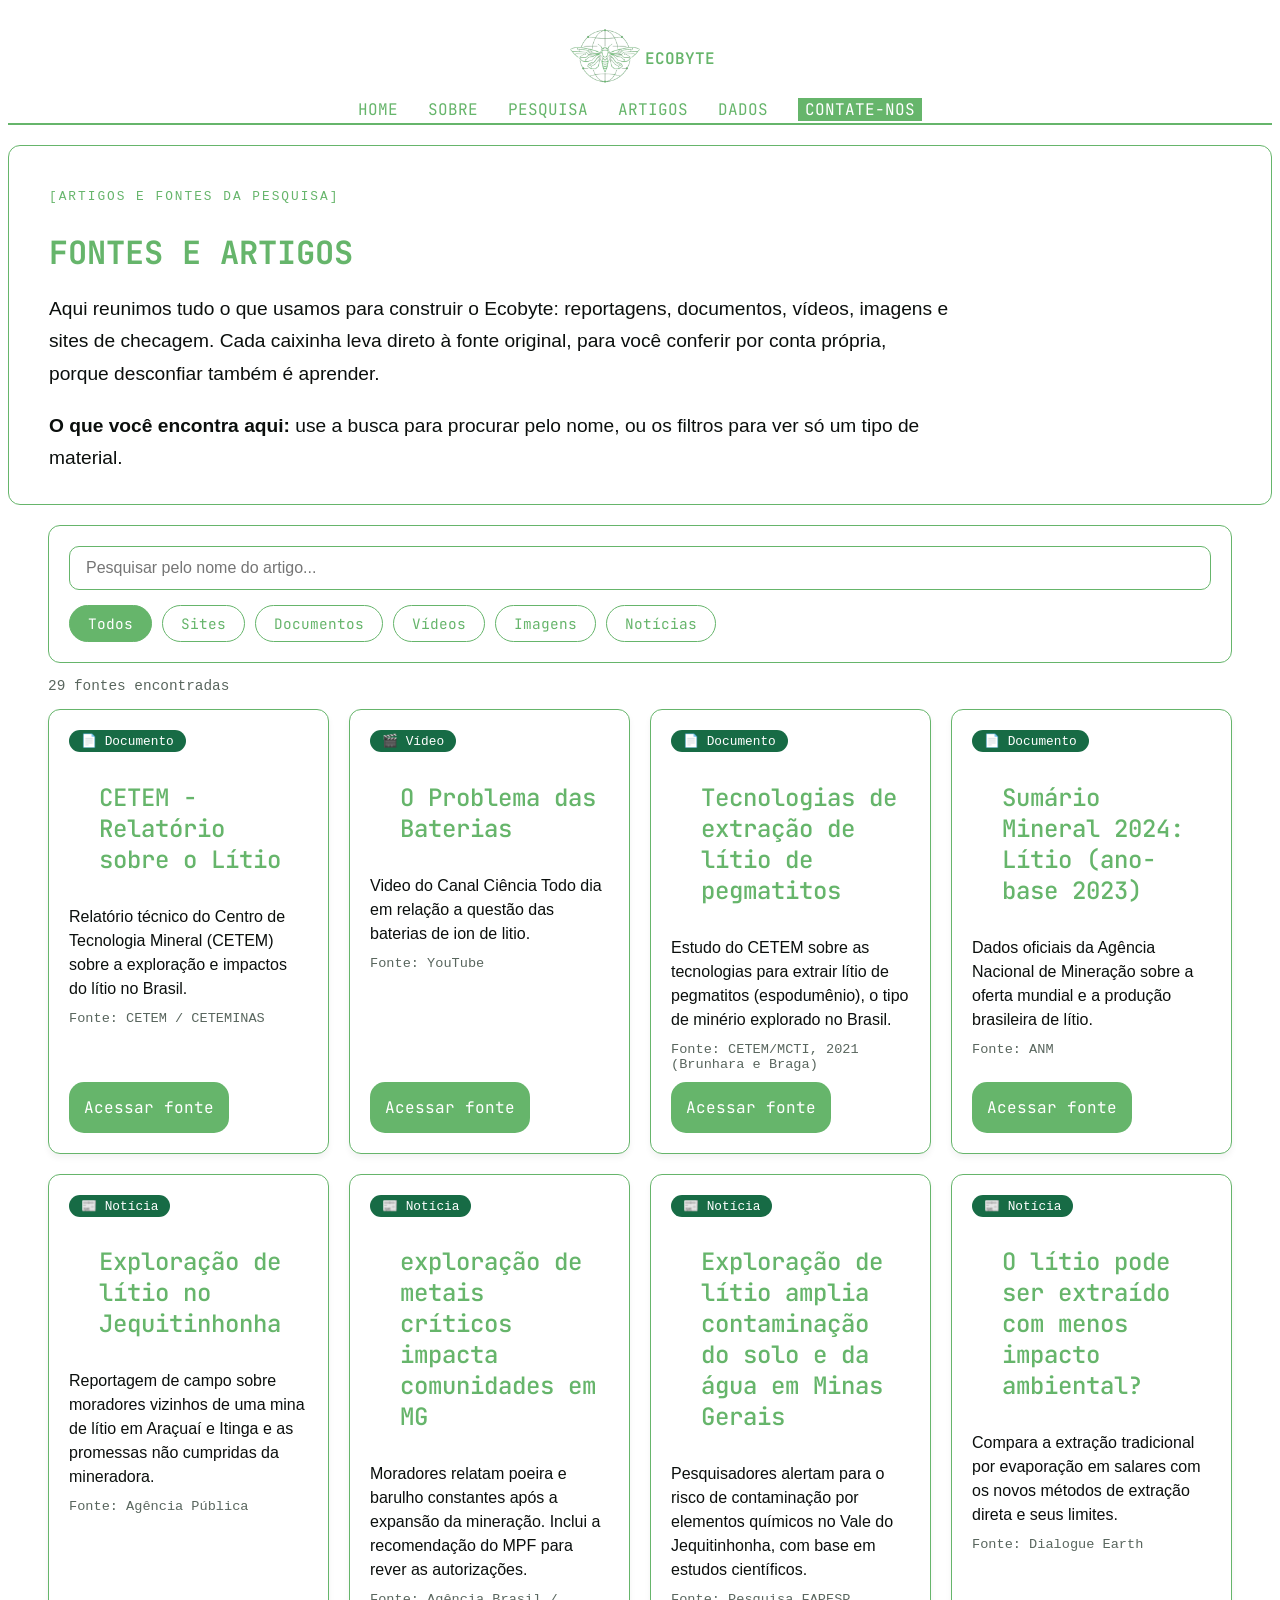
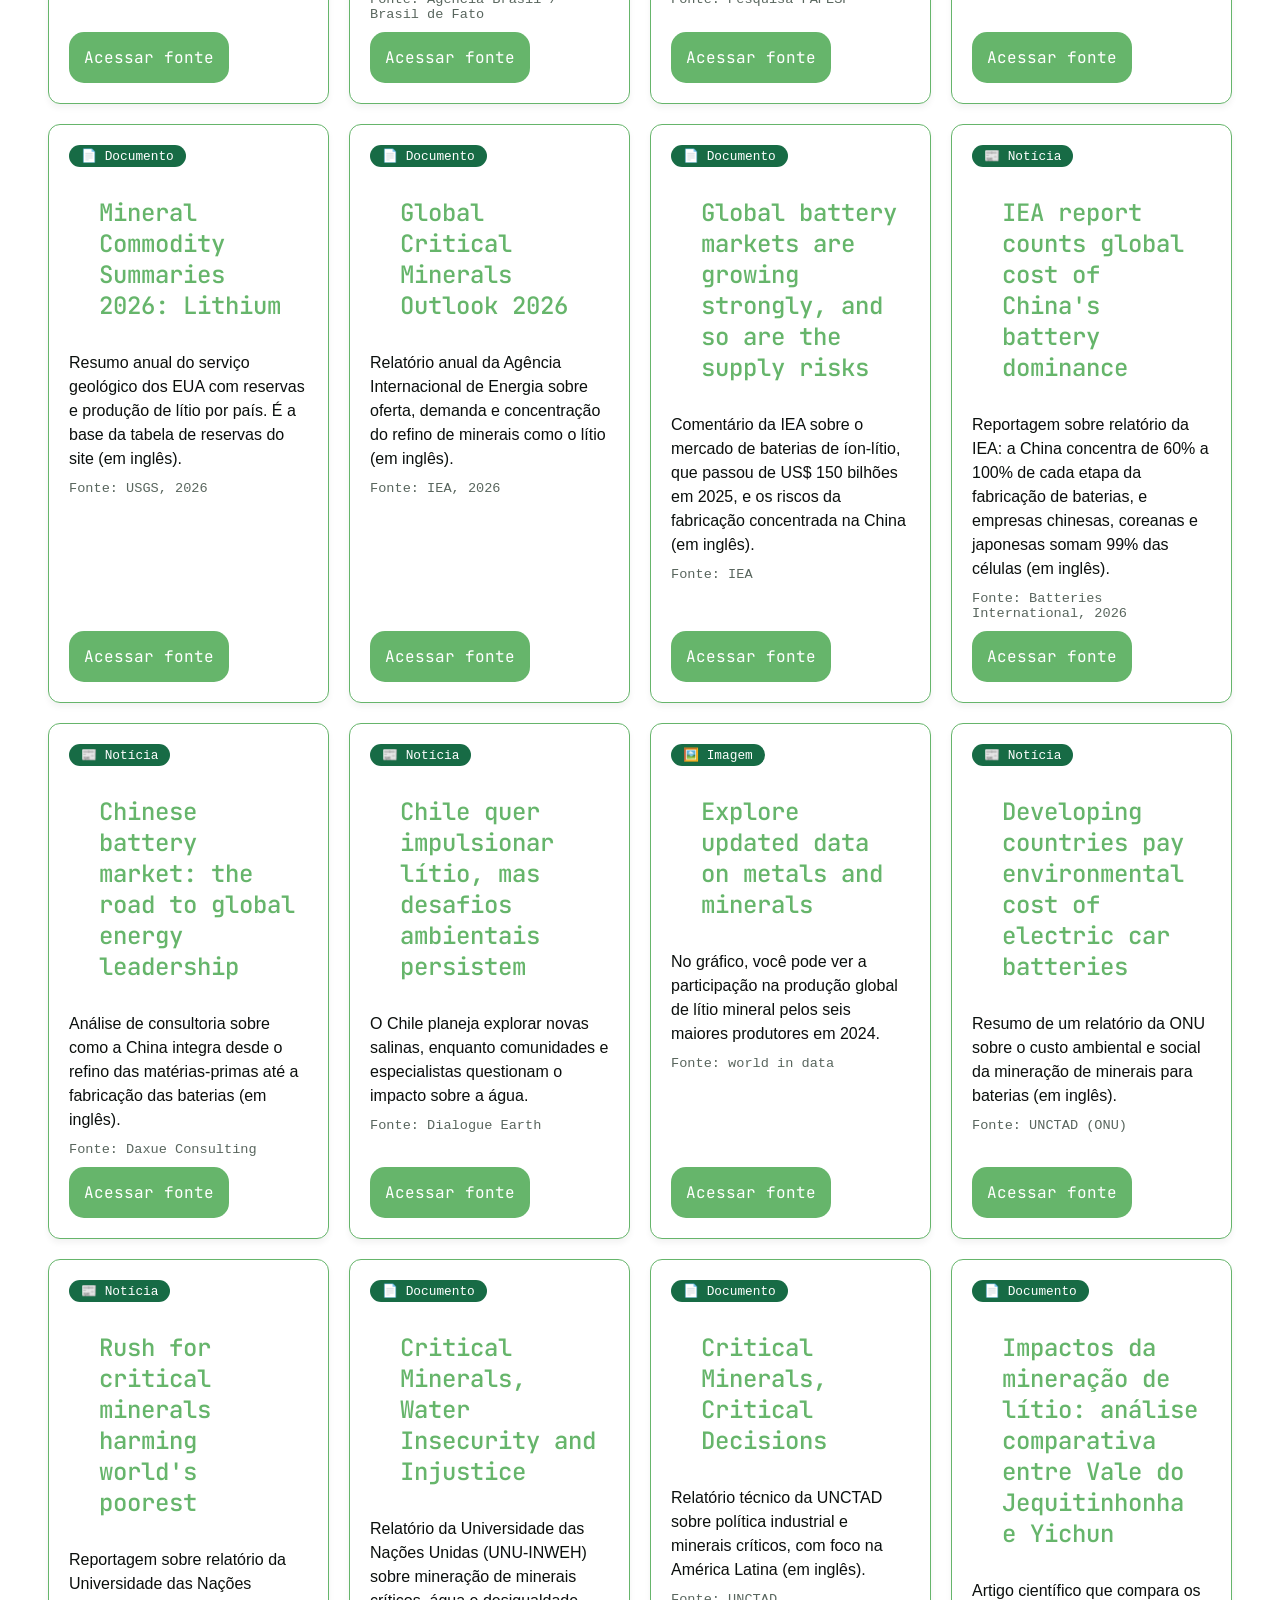
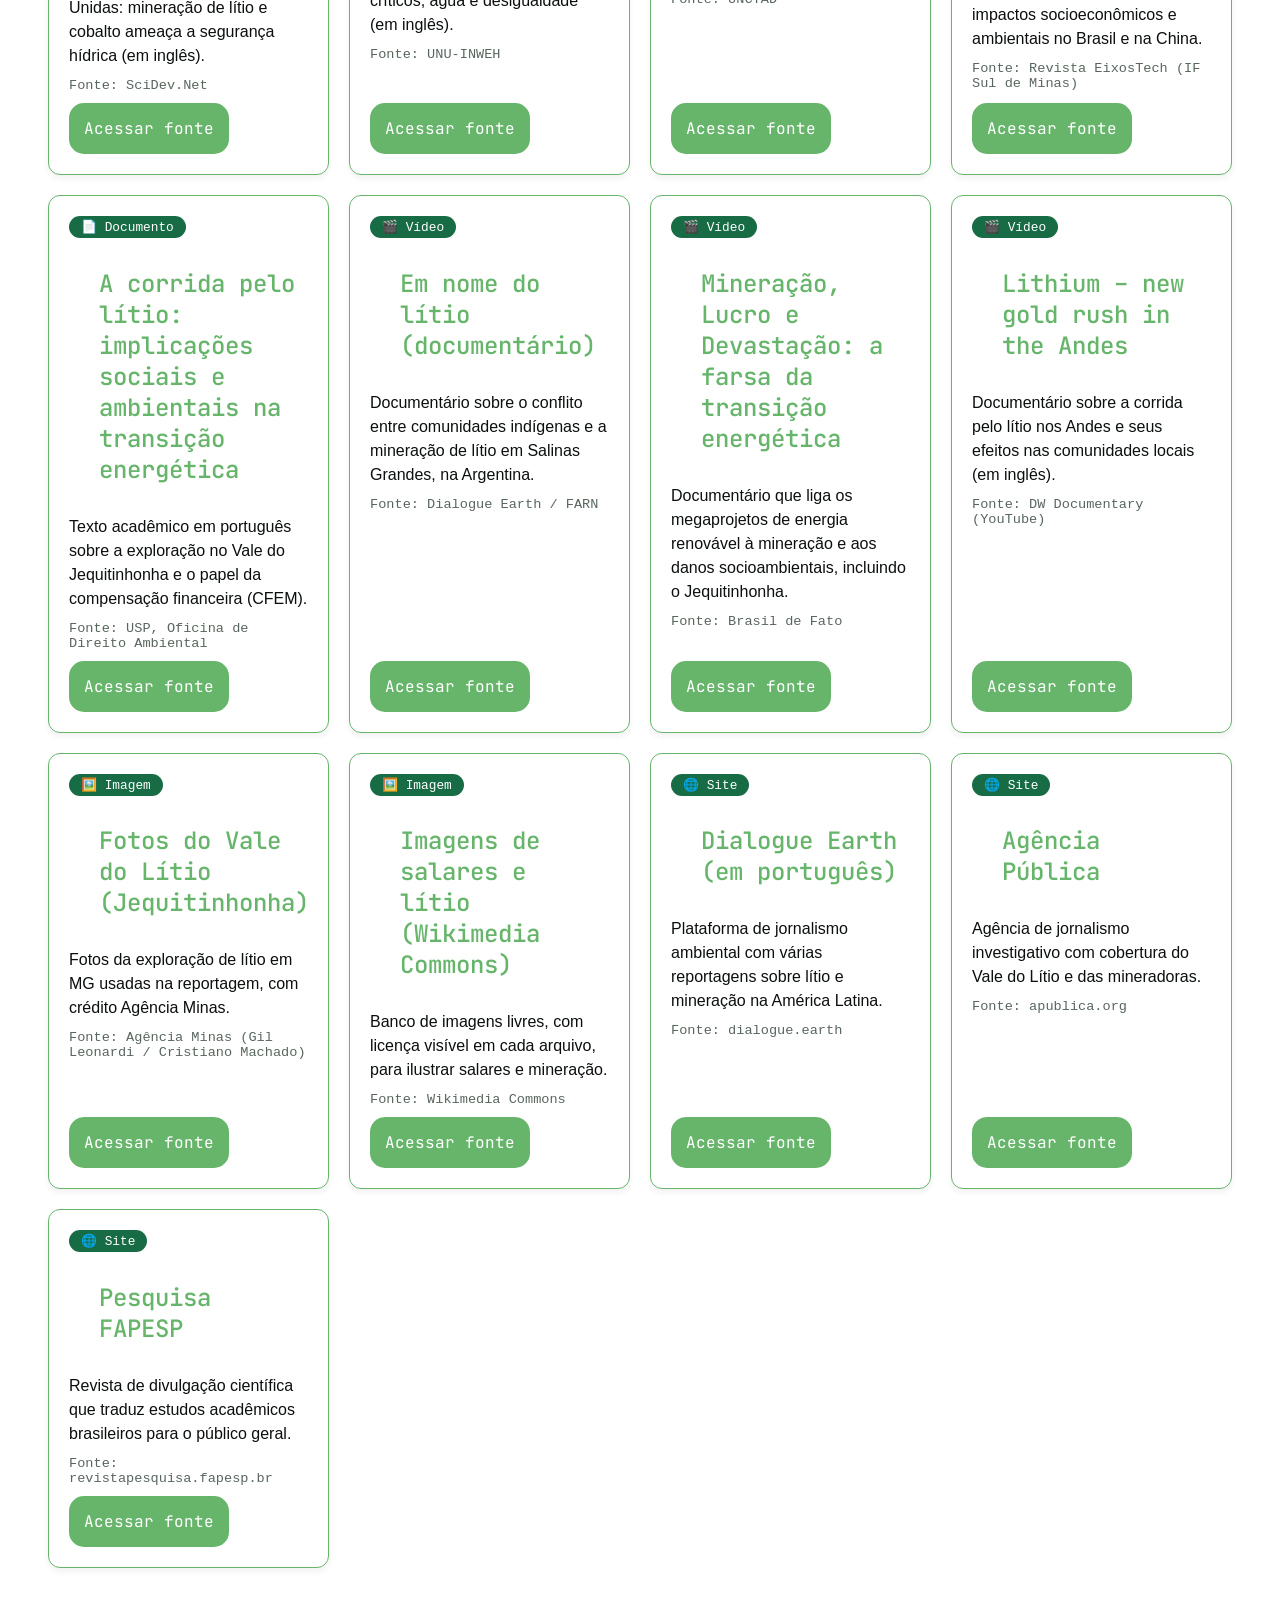
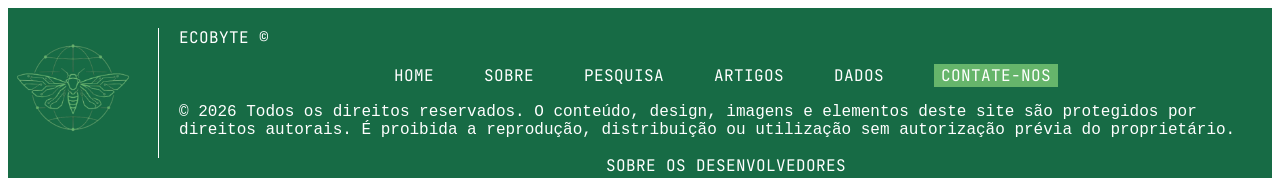
==== commit 53b929dd: "1.7" ====
--- a/artigo.html
+++ b/artigo.html
@@ -37,7 +37,7 @@
     </header>
     <div class="espaco-cabecalho"></div>
     <main>
-        <section class="artigos-intro">
+        <section class="intro">
             <span class="etiqueta-faq">[ARTIGOS E FONTES DA PESQUISA]</span>
     <h1>FONTES E ARTIGOS</h1>
     <p>
--- a/css/style.css
+++ b/css/style.css
@@ -1,7 +1,7 @@
 
 
 /* =================================================== 
-STYLE.CSS — [PenteFino] — [Fake News & Desinformação] 
+STYLE.CSS — [Ecobyte] — [Exploração do Lithium] 
 Grupo: [
         Cauan Victor Andrade Cavalcanti
         Miguel Godke Silva
@@ -163,7 +163,23 @@
     height: 200px;
     padding: 10px;
 }
-
+.intro {
+    margin-top: 20px;
+    padding: 40px 40px 10px;
+    border: 1px solid var(--cor-matriz);
+    border-radius: 12px;
+}
+.intro h1 {
+    font-family: var(--font-title);
+    font-size: 2rem;
+    margin-bottom: 10px;
+}
+.intro p {
+    font-family: var(--font-source);
+    font-size: 1.2rem;
+    line-height: 1.7;
+    max-width: 900px;
+}
 
 /* === 5. CABECALHO E NAVEGACAO === */ 
 .icone {
@@ -691,36 +707,189 @@
 
 /* 9 DADOS */
 
-.introducao_dados {
-    margin-top: 10px;
-    border: 1px solid var(--cor-matriz);
-    border-radius: 10px;
-    border-top: 0px;
-    display: flex;
-    flex-direction: column;
-    padding: 10px;
-    transition: 0.3s;
-}
-.introducao_dados:hover {
-    border-color: var(--cor-matriz-escura);
-    box-shadow: 0 4px 15px rgba(102, 181, 107, 0.12);
-    transform: scale(1.001);    
-}
-
-.container-dados {
+/* === 13 DADOS: TABELAS E CONTAINERS === */
+
+/* TABELAS */
+
+.dados-tabelas {
     display: grid;
-    padding: 10px;
-    margin: 10px;
-}
-.dados {
-    display: flex;
-    flex-direction: column;
-    background-color: var(--cor-matriz);
-    background-image: linear-gradient(var(--cor-matriz-escura), var(--cor-matriz));
+    grid-template-columns: repeat(2, minmax(0, 1fr));
+    gap: 30px;
+    align-items: start;
+    padding: 40px;
+}
+
+.tabela-card {
+    min-width: 0;
+    padding: 20px;
+    border: 1px solid var(--cor-matriz);
+    border-radius: 12px;
+    background-color: var(--cor-secundaria);
+}
+
+.tabela-card h3 {
+    margin: 0 0 15px;
+    font-size: 1.3rem;
+}
+
+.tabela-rolagem {
+    overflow-x: auto;
+}
+
+.tabela-card table {
+    width: 100%;
+    border-collapse: collapse;
+    font-family: var(--font-source);
+    font-size: 1rem;
+}
+
+.tabela-card th,
+.tabela-card td {
+    padding: 10px 12px;
+    text-align: left;
+    vertical-align: top;
+    color: var(--cor-terciaria);
+    border-bottom: 1px solid rgba(102, 181, 107, 0.25);
+}
+
+.tabela-card thead th {
+    background-color: var(--cor-matriz-escura);
+    color: #fff;
+    font-family: var(--font-title);
+    font-size: 0.85rem;
+    font-weight: 600;
+    border-bottom: none;
+}
+
+.tabela-card tbody th {
+    font-weight: 600;
+}
+
+.tabela-card tbody tr:nth-child(even) {
+    background-color: rgba(102, 181, 107, 0.1);
+}
+
+.tabela-card .num {
+    text-align: right;
+    font-family: var(--font-data);
+    white-space: nowrap;
+}
+
+.tabela-fonte {
+    margin: 12px 0 0;
+    font-family: var(--font-source);
+    font-size: 0.9rem;
+    line-height: 1.5;
+    color: var(--cor-linkefonte);
+}
+
+.tabela-fonte a:hover,
+.tabela-card td a:hover {
+    transform: none;
+    font-weight: inherit;
+}
+
+/* CONTAINER DE CADA DADO */
+
+.dado-bloco {
+    display: grid;
+    grid-template-columns: repeat(2, minmax(0, 1fr));
+    gap: 40px;
+    align-items: center;
+    min-height: 80vh;
+    padding: 40px;
+    border-top: 1px solid rgba(102, 181, 107, 0.25);
+}
+
+.dado-bloco.inverso .dado-imagem {
+    order: -1;
+}
+
+.dado-texto {
+    min-width: 0;
+}
+
+.dado-categoria {
+    font-family: var(--font-data);
+    font-size: 0.8rem;
+    letter-spacing: 2px;
+    color: var(--cor-matriz);
+}
+
+.dado-numero {
+    display: block;
+    margin: 6px 0 10px;
+    font-family: var(--font-title);
+    font-size: clamp(3rem, 8vw, 6rem);
+    font-weight: 500;
+    line-height: 1;
+    color: var(--cor-matriz);
+}
+
+.dado-titulo {
+    margin: 0 0 12px;
+    font-size: 1.6rem;
+}
+
+.dado-descricao {
+    margin: 0 0 15px;
+    font-family: var(--font-source);
+    font-size: 1.2rem;
+    line-height: 1.7;
+}
+
+.dado-fonte {
+    margin: 0;
+    font-family: var(--font-data);
+    font-size: 0.9rem;
+    color: var(--cor-linkefonte);
+}
+
+.dado-imagem {
+    display: flex;
+    align-items: center;
     justify-content: center;
-    align-items: center;
-    border-radius: 10px;
-
+    min-width: 0;
+    margin: 0;
+    aspect-ratio: 4 / 3;
+    border: 1px solid var(--cor-matriz);
+    border-radius: 12px;
+    background-color: var(--cor-secundaria);
+    overflow: hidden;
+}
+
+.dado-imagem img {
+    display: block;
+    width: 100%;
+    height: 100%;
+    object-fit: cover;
+}
+
+.dado-espaco {
+    padding: 20px;
+    text-align: center;
+    font-family: var(--font-data);
+    color: var(--cor-linkefonte);
+}
+
+/* CELULAR / TABLET */
+
+@media (max-width: 900px) {
+    .dados-tabelas {
+        grid-template-columns: 1fr;
+        padding: 20px;
+    }
+
+    .dado-bloco {
+        grid-template-columns: 1fr;
+        gap: 25px;
+        min-height: auto;
+        padding: 30px 20px;
+    }
+
+    .dado-bloco.inverso .dado-imagem {
+        order: 0;
+    }
 }
 
 /* === 10 CONTATO === */
@@ -906,25 +1075,6 @@
     font-size: 1.5rem;
     font-weight: 500;
     padding-left: 30px;
-}
-
-.artigos-intro {
-    margin-top: 20px;
-    padding: 40px 40px 10px;
-    border: 1px solid var(--cor-matriz);
-    border-radius: 12px;
-}
-.artigos-intro h1 {
-    font-family: var(--font-title);
-    font-size: 2rem;
-    margin-bottom: 10px;
-}
-
-.artigos-intro p {
-    font-family: var(--font-source);
-    font-size: 1.2rem;
-    line-height: 1.7;
-    max-width: 900px;
 }
 
 .artigos-lista {
